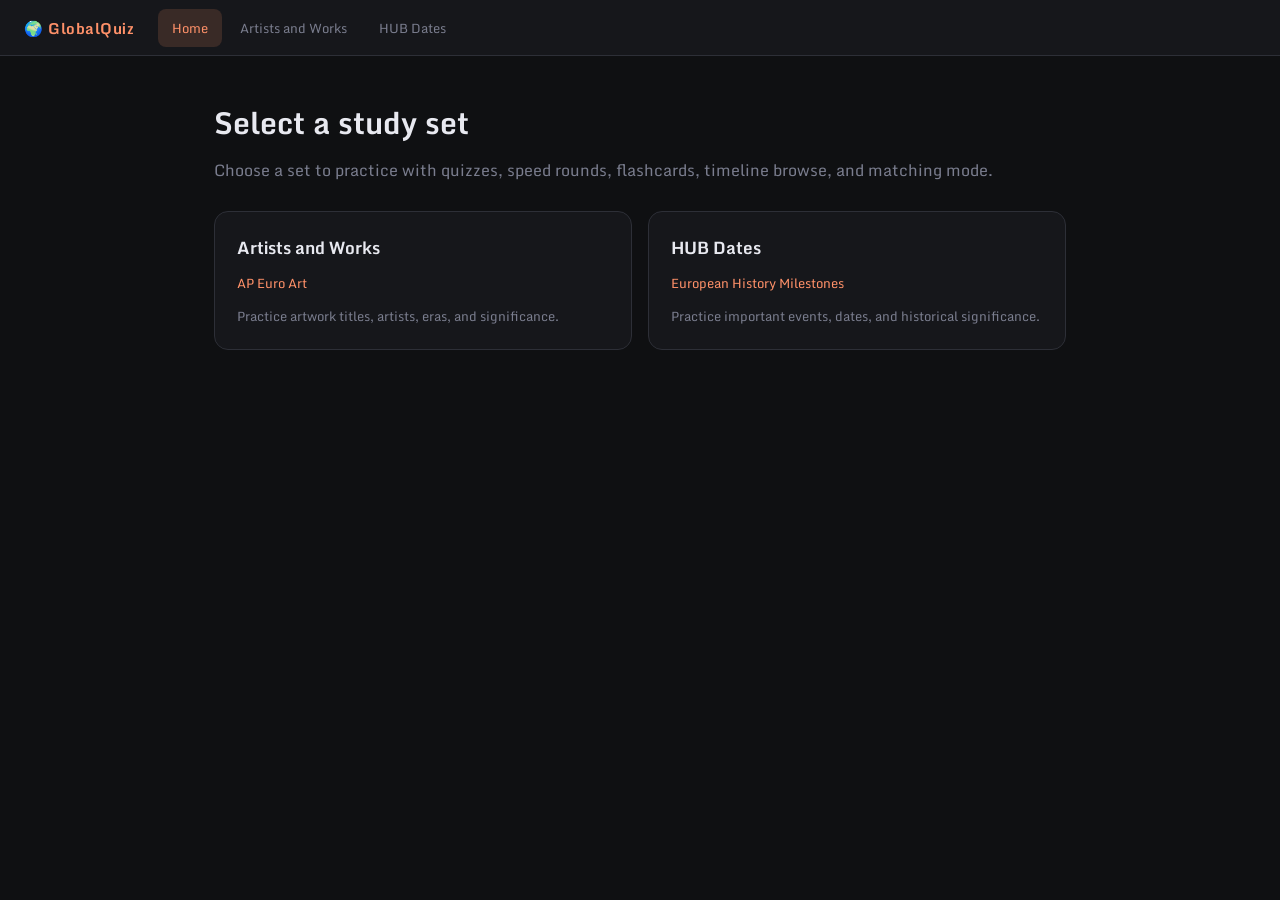
==== index.html @ 19c58642 "Unify navbar styling and remove HUB era-focused prompts" ====
<!DOCTYPE html>
<html lang="en">
<head>
  <meta charset="UTF-8">
  <meta name="viewport" content="width=device-width, initial-scale=1.0">
  <title>GlobalQuiz</title>
  <link rel="preconnect" href="https://fonts.googleapis.com">
  <link href="https://fonts.googleapis.com/css2?family=Monda:wght@400;700&display=swap" rel="stylesheet">
  <style>
    :root {
      --bg: rgb(15, 16, 18);
      --bg2: rgb(22, 23, 27);
      --bg3: rgb(30, 32, 37);
      --border: rgb(45, 47, 55);
      --accent: #ff9169;
      --accent-dim: rgba(255, 145, 105, 0.15);
      --text: #e8e9f0;
      --text-dim: #7a7d8e;
    }
    * { box-sizing: border-box; margin: 0; padding: 0; }
    body { font-family: 'Monda', sans-serif; background: var(--bg); color: var(--text); min-height: 100vh; }
    nav {
      background: var(--bg2); border-bottom: 1px solid var(--border);
      padding: 0 24px; display: flex; align-items: center; gap: 4px;
      height: 56px; position: sticky; top: 0; z-index: 100;
    }
    .logo { color: var(--accent); font-weight: 700; font-size: 15px; margin-right: 20px; letter-spacing: 0.5px; }
    nav .nav-link {
      text-decoration: none; color: var(--text-dim);
      font-family: 'Monda', sans-serif; font-size: 13px; padding: 8px 14px;
      border-radius: 8px; transition: all 0.15s;
    }
    nav .nav-link:hover { color: var(--text); background: var(--bg3); }
    nav .nav-link.active { color: var(--accent); background: var(--accent-dim); }
    main { max-width: 900px; margin: 0 auto; padding: 42px 24px; }
    h1 { font-size: 30px; margin-bottom: 10px; }
    p { color: var(--text-dim); margin-bottom: 28px; }
    .set-grid { display: grid; grid-template-columns: repeat(auto-fit,minmax(260px,1fr)); gap: 16px; }
    .set-card { display: block; text-decoration: none; color: inherit; padding: 22px; border-radius: 14px; background: var(--bg2); border: 1px solid var(--border); transition: .2s; }
    .set-card:hover { transform: translateY(-2px); border-color: var(--accent); background: var(--bg3); }
    .set-card h2 { font-size: 17px; margin-bottom: 8px; }
    .set-card span { color: var(--accent); font-size: 13px; }
    .set-card p { margin: 10px 0 0; font-size: 13px; }
  </style>
</head>
<body>
  <nav>
    <div class="logo">🌍 GlobalQuiz</div>
    <a class="nav-link active" href="index.html">Home</a>
    <a class="nav-link" href="sets/artists-and-works/index.html">Artists and Works</a>
    <a class="nav-link" href="sets/hub-dates/index.html">HUB Dates</a>
  </nav>
  <main>
    <h1>Select a study set</h1>
    <p>Choose a set to practice with quizzes, speed rounds, flashcards, timeline browse, and matching mode.</p>
    <div class="set-grid">
      <a class="set-card" href="sets/artists-and-works/index.html">
        <h2>Artists and Works</h2>
        <span>AP Euro Art</span>
        <p>Practice artwork titles, artists, eras, and significance.</p>
      </a>
      <a class="set-card" href="sets/hub-dates/index.html">
        <h2>HUB Dates</h2>
        <span>European History Milestones</span>
        <p>Practice important events, dates, and historical significance.</p>
      </a>
    </div>
  </main>
</body>
</html>
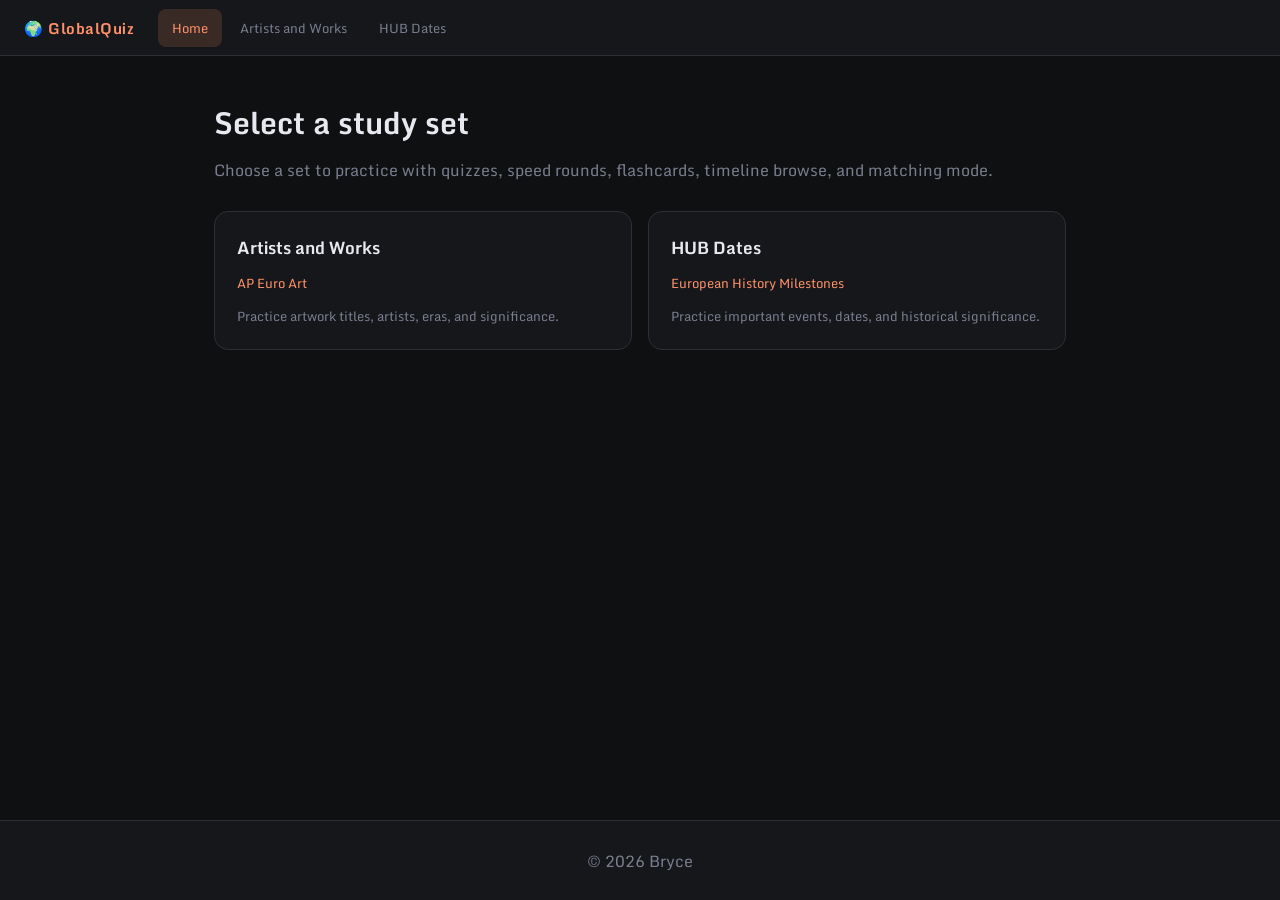
==== commit 8d47e010: "Revise HUB dates prompts, matching modes, and text-only UI" ====
--- a/index.html
+++ b/index.html
@@ -18,7 +18,7 @@
       --text-dim: #7a7d8e;
     }
     * { box-sizing: border-box; margin: 0; padding: 0; }
-    body { font-family: 'Monda', sans-serif; background: var(--bg); color: var(--text); min-height: 100vh; }
+    body { font-family: 'Monda', sans-serif; background: var(--bg); color: var(--text); min-height: 100vh; display: flex; flex-direction: column; }
     nav {
       background: var(--bg2); border-bottom: 1px solid var(--border);
       padding: 0 24px; display: flex; align-items: center; gap: 4px;
@@ -32,7 +32,8 @@
     }
     nav .nav-link:hover { color: var(--text); background: var(--bg3); }
     nav .nav-link.active { color: var(--accent); background: var(--accent-dim); }
-    main { max-width: 900px; margin: 0 auto; padding: 42px 24px; }
+    main { max-width: 900px; margin: 0 auto; padding: 42px 24px; width: 100%; flex: 1; }
+    footer { display:flex; align-items:center; justify-content:center; min-height:80px; color: var(--text-dim); background: var(--bg2); border-top: 1px solid var(--border); }
     h1 { font-size: 30px; margin-bottom: 10px; }
     p { color: var(--text-dim); margin-bottom: 28px; }
     .set-grid { display: grid; grid-template-columns: repeat(auto-fit,minmax(260px,1fr)); gap: 16px; }
@@ -66,5 +67,6 @@
       </a>
     </div>
   </main>
+  <footer>&copy; 2026 Bryce</footer>
 </body>
 </html>
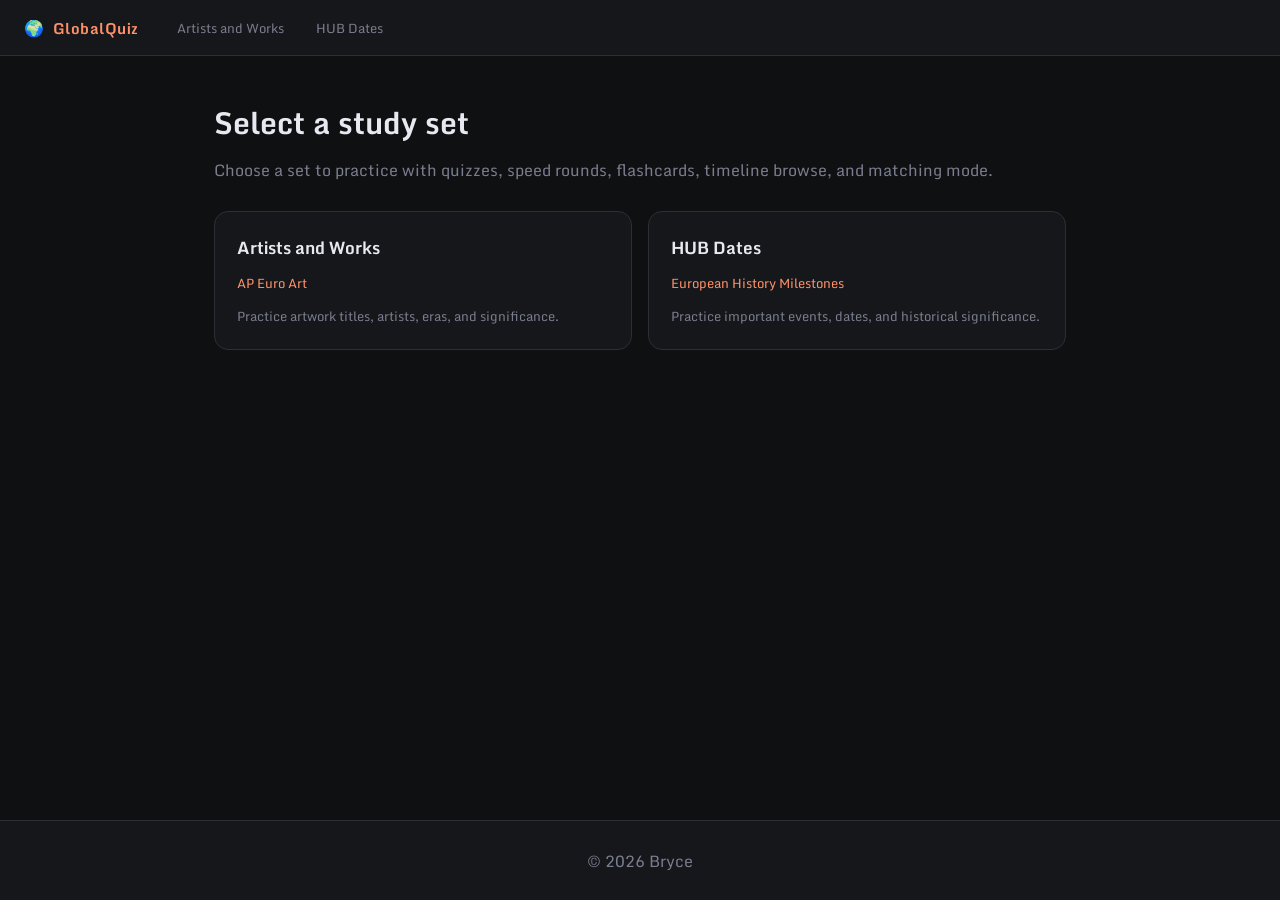
==== commit 2cafb88f: "Refine navigation and redesign study mode icons" ====
--- a/index.html
+++ b/index.html
@@ -24,7 +24,8 @@
       padding: 0 24px; display: flex; align-items: center; gap: 4px;
       height: 56px; position: sticky; top: 0; z-index: 100;
     }
-    .logo { color: var(--accent); font-weight: 700; font-size: 15px; margin-right: 20px; letter-spacing: 0.5px; }
+    .logo { display:inline-flex; align-items:center; gap:8px; color: var(--accent); font-weight: 700; font-size: 15px; margin-right: 20px; letter-spacing: 0.5px; text-decoration:none; }
+    .logo-mark { font-size:16px; line-height:1; display:inline-flex; align-items:center; }
     nav .nav-link {
       text-decoration: none; color: var(--text-dim);
       font-family: 'Monda', sans-serif; font-size: 13px; padding: 8px 14px;
@@ -46,8 +47,7 @@
 </head>
 <body>
   <nav>
-    <div class="logo">🌍 GlobalQuiz</div>
-    <a class="nav-link active" href="index.html">Home</a>
+    <a class="logo" href="index.html"><span class="logo-mark">🌍</span><span>GlobalQuiz</span></a>
     <a class="nav-link" href="sets/artists-and-works/index.html">Artists and Works</a>
     <a class="nav-link" href="sets/hub-dates/index.html">HUB Dates</a>
   </nav>
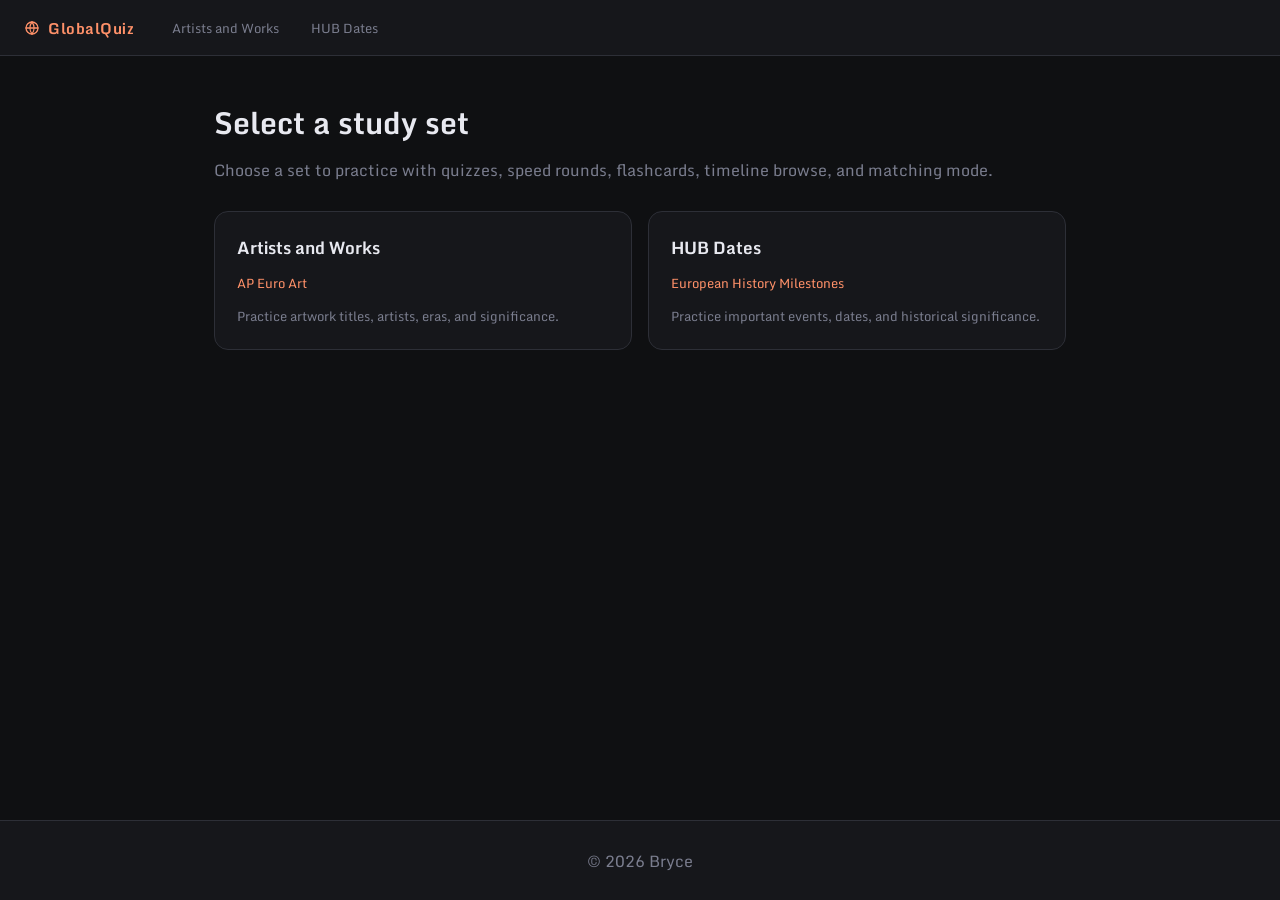
==== commit 1e9569b6: "Replace emoji/ascii icons with SVGs and clean timeline presentation" ====
--- a/index.html
+++ b/index.html
@@ -25,7 +25,8 @@
       height: 56px; position: sticky; top: 0; z-index: 100;
     }
     .logo { display:inline-flex; align-items:center; gap:8px; color: var(--accent); font-weight: 700; font-size: 15px; margin-right: 20px; letter-spacing: 0.5px; text-decoration:none; }
-    .logo-mark { font-size:16px; line-height:1; display:inline-flex; align-items:center; }
+    .logo-mark { width:16px; height:16px; line-height:1; display:inline-flex; align-items:center; justify-content:center; }
+    .logo-mark svg { width:16px; height:16px; stroke: currentColor; fill: none; stroke-width: 1.9; stroke-linecap: round; stroke-linejoin: round; }
     nav .nav-link {
       text-decoration: none; color: var(--text-dim);
       font-family: 'Monda', sans-serif; font-size: 13px; padding: 8px 14px;
@@ -47,7 +48,7 @@
 </head>
 <body>
   <nav>
-    <a class="logo" href="index.html"><span class="logo-mark">🌍</span><span>GlobalQuiz</span></a>
+    <a class="logo" href="index.html"><span class="logo-mark" aria-hidden="true"><svg viewBox="0 0 24 24"><circle cx="12" cy="12" r="9"></circle><path d="M3 12h18"></path><path d="M12 3a15 15 0 0 1 0 18"></path><path d="M12 3a15 15 0 0 0 0 18"></path></svg></span><span>GlobalQuiz</span></a>
     <a class="nav-link" href="sets/artists-and-works/index.html">Artists and Works</a>
     <a class="nav-link" href="sets/hub-dates/index.html">HUB Dates</a>
   </nav>
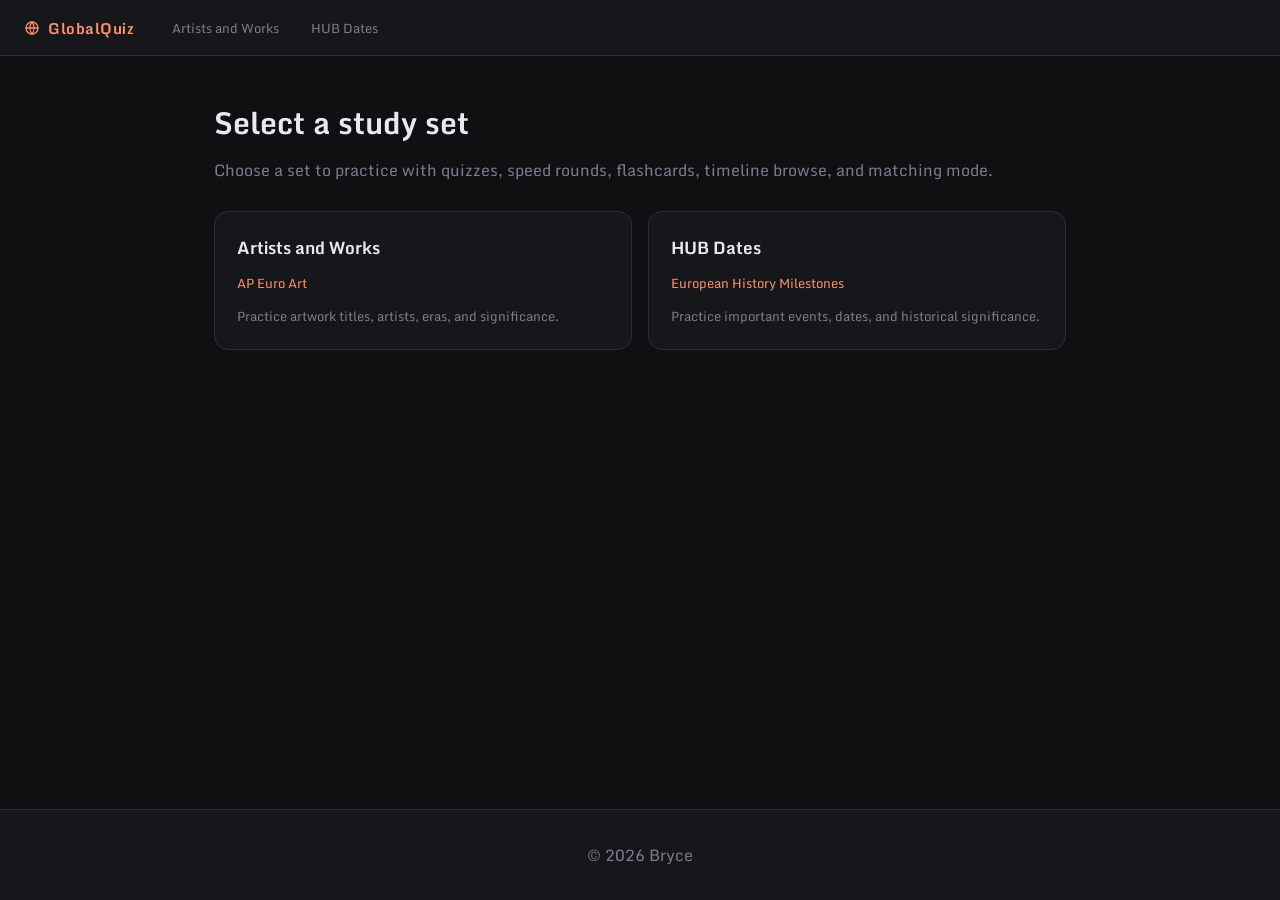
==== commit 259a57ed: "Update HUB timeline/significance UX and normalize footer spacing" ====
--- a/index.html
+++ b/index.html
@@ -35,7 +35,7 @@
     nav .nav-link:hover { color: var(--text); background: var(--bg3); }
     nav .nav-link.active { color: var(--accent); background: var(--accent-dim); }
     main { max-width: 900px; margin: 0 auto; padding: 42px 24px; width: 100%; flex: 1; }
-    footer { display:flex; align-items:center; justify-content:center; min-height:80px; color: var(--text-dim); background: var(--bg2); border-top: 1px solid var(--border); }
+    footer { display:flex; align-items:center; justify-content:center; padding:32px; color: var(--text-dim); background: var(--bg2); border-top: 1px solid var(--border); }
     h1 { font-size: 30px; margin-bottom: 10px; }
     p { color: var(--text-dim); margin-bottom: 28px; }
     .set-grid { display: grid; grid-template-columns: repeat(auto-fit,minmax(260px,1fr)); gap: 16px; }
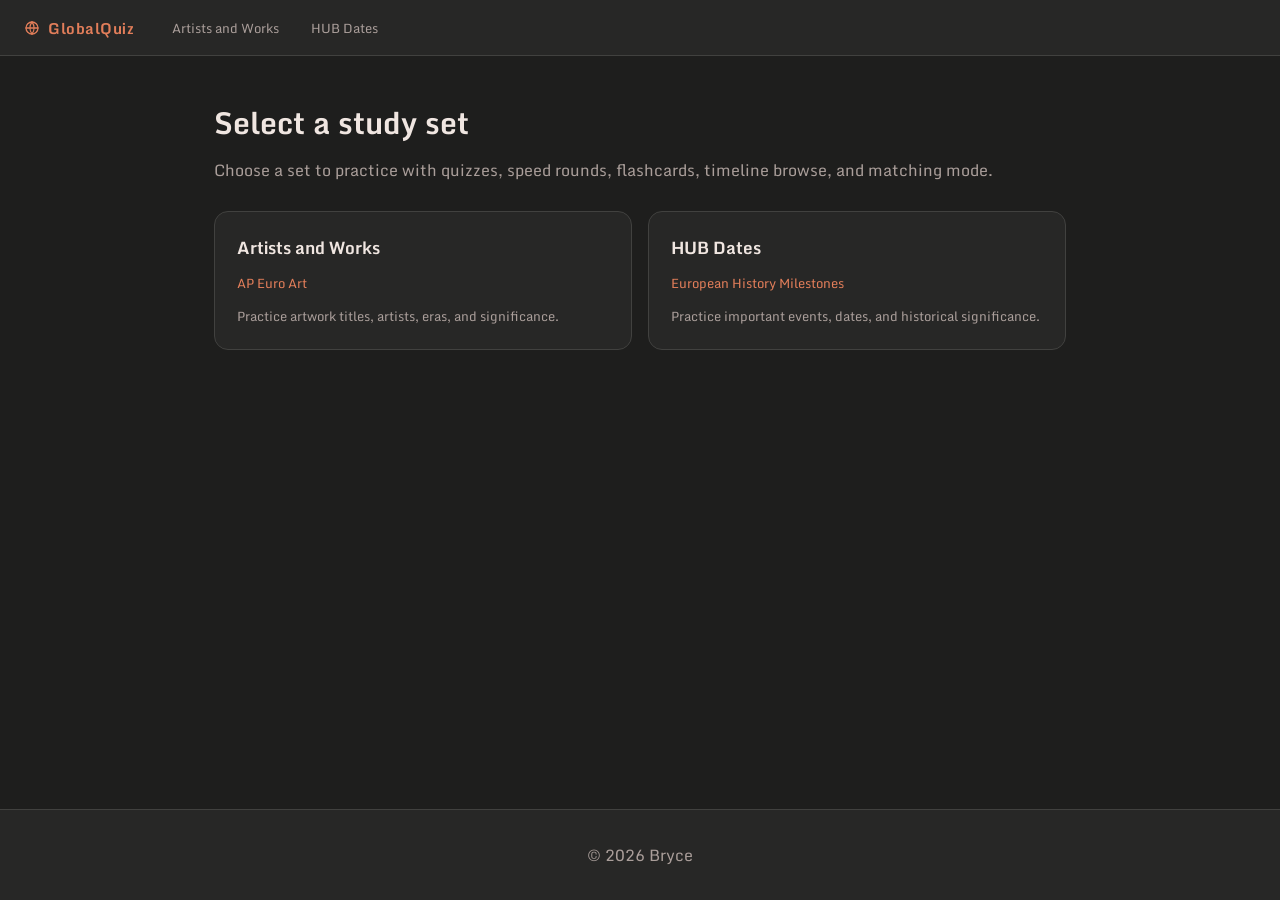
==== commit ac359a7b: "theming changes" ====
--- a/index.html
+++ b/index.html
@@ -1,73 +1,186 @@
-<!DOCTYPE html>
+<!doctype html>
 <html lang="en">
-<head>
-  <meta charset="UTF-8">
-  <meta name="viewport" content="width=device-width, initial-scale=1.0">
-  <title>GlobalQuiz</title>
-  <link rel="preconnect" href="https://fonts.googleapis.com">
-  <link href="https://fonts.googleapis.com/css2?family=Monda:wght@400;700&display=swap" rel="stylesheet">
-  <style>
-    :root {
-      --bg: rgb(15, 16, 18);
-      --bg2: rgb(22, 23, 27);
-      --bg3: rgb(30, 32, 37);
-      --border: rgb(45, 47, 55);
-      --accent: #ff9169;
-      --accent-dim: rgba(255, 145, 105, 0.15);
-      --text: #e8e9f0;
-      --text-dim: #7a7d8e;
-    }
-    * { box-sizing: border-box; margin: 0; padding: 0; }
-    body { font-family: 'Monda', sans-serif; background: var(--bg); color: var(--text); min-height: 100vh; display: flex; flex-direction: column; }
-    nav {
-      background: var(--bg2); border-bottom: 1px solid var(--border);
-      padding: 0 24px; display: flex; align-items: center; gap: 4px;
-      height: 56px; position: sticky; top: 0; z-index: 100;
-    }
-    .logo { display:inline-flex; align-items:center; gap:8px; color: var(--accent); font-weight: 700; font-size: 15px; margin-right: 20px; letter-spacing: 0.5px; text-decoration:none; }
-    .logo-mark { width:16px; height:16px; line-height:1; display:inline-flex; align-items:center; justify-content:center; }
-    .logo-mark svg { width:16px; height:16px; stroke: currentColor; fill: none; stroke-width: 1.9; stroke-linecap: round; stroke-linejoin: round; }
-    nav .nav-link {
-      text-decoration: none; color: var(--text-dim);
-      font-family: 'Monda', sans-serif; font-size: 13px; padding: 8px 14px;
-      border-radius: 8px; transition: all 0.15s;
-    }
-    nav .nav-link:hover { color: var(--text); background: var(--bg3); }
-    nav .nav-link.active { color: var(--accent); background: var(--accent-dim); }
-    main { max-width: 900px; margin: 0 auto; padding: 42px 24px; width: 100%; flex: 1; }
-    footer { display:flex; align-items:center; justify-content:center; padding:32px; color: var(--text-dim); background: var(--bg2); border-top: 1px solid var(--border); }
-    h1 { font-size: 30px; margin-bottom: 10px; }
-    p { color: var(--text-dim); margin-bottom: 28px; }
-    .set-grid { display: grid; grid-template-columns: repeat(auto-fit,minmax(260px,1fr)); gap: 16px; }
-    .set-card { display: block; text-decoration: none; color: inherit; padding: 22px; border-radius: 14px; background: var(--bg2); border: 1px solid var(--border); transition: .2s; }
-    .set-card:hover { transform: translateY(-2px); border-color: var(--accent); background: var(--bg3); }
-    .set-card h2 { font-size: 17px; margin-bottom: 8px; }
-    .set-card span { color: var(--accent); font-size: 13px; }
-    .set-card p { margin: 10px 0 0; font-size: 13px; }
-  </style>
-</head>
-<body>
-  <nav>
-    <a class="logo" href="index.html"><span class="logo-mark" aria-hidden="true"><svg viewBox="0 0 24 24"><circle cx="12" cy="12" r="9"></circle><path d="M3 12h18"></path><path d="M12 3a15 15 0 0 1 0 18"></path><path d="M12 3a15 15 0 0 0 0 18"></path></svg></span><span>GlobalQuiz</span></a>
-    <a class="nav-link" href="sets/artists-and-works/index.html">Artists and Works</a>
-    <a class="nav-link" href="sets/hub-dates/index.html">HUB Dates</a>
-  </nav>
-  <main>
-    <h1>Select a study set</h1>
-    <p>Choose a set to practice with quizzes, speed rounds, flashcards, timeline browse, and matching mode.</p>
-    <div class="set-grid">
-      <a class="set-card" href="sets/artists-and-works/index.html">
-        <h2>Artists and Works</h2>
-        <span>AP Euro Art</span>
-        <p>Practice artwork titles, artists, eras, and significance.</p>
-      </a>
-      <a class="set-card" href="sets/hub-dates/index.html">
-        <h2>HUB Dates</h2>
-        <span>European History Milestones</span>
-        <p>Practice important events, dates, and historical significance.</p>
-      </a>
-    </div>
-  </main>
-  <footer>&copy; 2026 Bryce</footer>
-</body>
+    <head>
+        <meta charset="UTF-8" />
+        <meta name="viewport" content="width=device-width, initial-scale=1.0" />
+        <title>GlobalQuiz</title>
+        <link rel="preconnect" href="https://fonts.googleapis.com" />
+        <link
+            href="https://fonts.googleapis.com/css2?family=Monda:wght@400;700&display=swap"
+            rel="stylesheet"
+        />
+        <link href="/assets/colors.css" rel="stylesheet" />
+
+        <style>
+            * {
+                box-sizing: border-box;
+                margin: 0;
+                padding: 0;
+            }
+            body {
+                font-family: "Monda", sans-serif;
+                background: var(--bg);
+                color: var(--text);
+                min-height: 100vh;
+                display: flex;
+                flex-direction: column;
+            }
+            nav {
+                background: var(--bg2);
+                border-bottom: 1px solid var(--border);
+                padding: 0 24px;
+                display: flex;
+                align-items: center;
+                gap: 4px;
+                height: 56px;
+                position: sticky;
+                top: 0;
+                z-index: 100;
+            }
+            .logo {
+                display: inline-flex;
+                align-items: center;
+                gap: 8px;
+                color: var(--accent);
+                font-weight: 700;
+                font-size: 15px;
+                margin-right: 20px;
+                letter-spacing: 0.5px;
+                text-decoration: none;
+            }
+            .logo-mark {
+                width: 16px;
+                height: 16px;
+                line-height: 1;
+                display: inline-flex;
+                align-items: center;
+                justify-content: center;
+            }
+            .logo-mark svg {
+                width: 16px;
+                height: 16px;
+                stroke: currentColor;
+                fill: none;
+                stroke-width: 1.9;
+                stroke-linecap: round;
+                stroke-linejoin: round;
+            }
+            nav .nav-link {
+                text-decoration: none;
+                color: var(--text-dim);
+                font-family: "Monda", sans-serif;
+                font-size: 13px;
+                padding: 8px 14px;
+                border-radius: 8px;
+                transition: all 0.15s;
+            }
+            nav .nav-link:hover {
+                color: var(--text);
+                background: var(--bg3);
+            }
+            nav .nav-link.active {
+                color: var(--accent);
+                background: var(--accent-dim);
+            }
+            main {
+                max-width: 900px;
+                margin: 0 auto;
+                padding: 42px 24px;
+                width: 100%;
+                flex: 1;
+            }
+            footer {
+                display: flex;
+                align-items: center;
+                justify-content: center;
+                padding: 32px;
+                color: var(--text-dim);
+                background: var(--bg2);
+                border-top: 1px solid var(--border);
+            }
+            h1 {
+                font-size: 30px;
+                margin-bottom: 10px;
+            }
+            p {
+                color: var(--text-dim);
+                margin-bottom: 28px;
+            }
+            .set-grid {
+                display: grid;
+                grid-template-columns: repeat(auto-fit, minmax(260px, 1fr));
+                gap: 16px;
+            }
+            .set-card {
+                display: block;
+                text-decoration: none;
+                color: inherit;
+                padding: 22px;
+                border-radius: 14px;
+                background: var(--bg2);
+                border: 1px solid var(--border);
+                transition: 0.2s;
+            }
+            .set-card:hover {
+                transform: translateY(-2px);
+                border-color: var(--accent);
+                background: var(--bg3);
+            }
+            .set-card h2 {
+                font-size: 17px;
+                margin-bottom: 8px;
+            }
+            .set-card span {
+                color: var(--accent);
+                font-size: 13px;
+            }
+            .set-card p {
+                margin: 10px 0 0;
+                font-size: 13px;
+            }
+        </style>
+    </head>
+    <body>
+        <nav>
+            <a class="logo" href="index.html"
+                ><span class="logo-mark" aria-hidden="true"
+                    ><svg viewBox="0 0 24 24">
+                        <circle cx="12" cy="12" r="9"></circle>
+                        <path d="M3 12h18"></path>
+                        <path d="M12 3a15 15 0 0 1 0 18"></path>
+                        <path d="M12 3a15 15 0 0 0 0 18"></path></svg></span
+                ><span>GlobalQuiz</span></a
+            >
+            <a class="nav-link" href="sets/artists-and-works/index.html"
+                >Artists and Works</a
+            >
+            <a class="nav-link" href="sets/hub-dates/index.html">HUB Dates</a>
+        </nav>
+        <main>
+            <h1>Select a study set</h1>
+            <p>
+                Choose a set to practice with quizzes, speed rounds, flashcards,
+                timeline browse, and matching mode.
+            </p>
+            <div class="set-grid">
+                <a class="set-card" href="sets/artists-and-works/index.html">
+                    <h2>Artists and Works</h2>
+                    <span>AP Euro Art</span>
+                    <p>
+                        Practice artwork titles, artists, eras, and
+                        significance.
+                    </p>
+                </a>
+                <a class="set-card" href="sets/hub-dates/index.html">
+                    <h2>HUB Dates</h2>
+                    <span>European History Milestones</span>
+                    <p>
+                        Practice important events, dates, and historical
+                        significance.
+                    </p>
+                </a>
+            </div>
+        </main>
+        <footer>&copy; 2026 Bryce</footer>
+    </body>
 </html>
--- a/assets/colors.css
+++ b/assets/colors.css
@@ -0,0 +1,18 @@
+:root {
+    --bg: rgb(30, 30, 29);
+    --bg2: rgb(39, 39, 38);
+    --bg3: rgb(47, 47, 46);
+
+    --border: rgb(65, 65, 63);
+    --accent: rgb(226, 126, 90);
+    --accent-dim: rgba(226, 126, 90, 0.18);
+
+    --text: rgb(240, 230, 225);
+    --text-dim: rgb(170, 158, 154);
+
+    --green: #4ade80;
+    --red: #f87171;
+    --yellow: #fbbf24;
+
+    --glass-blur: 0;
+}
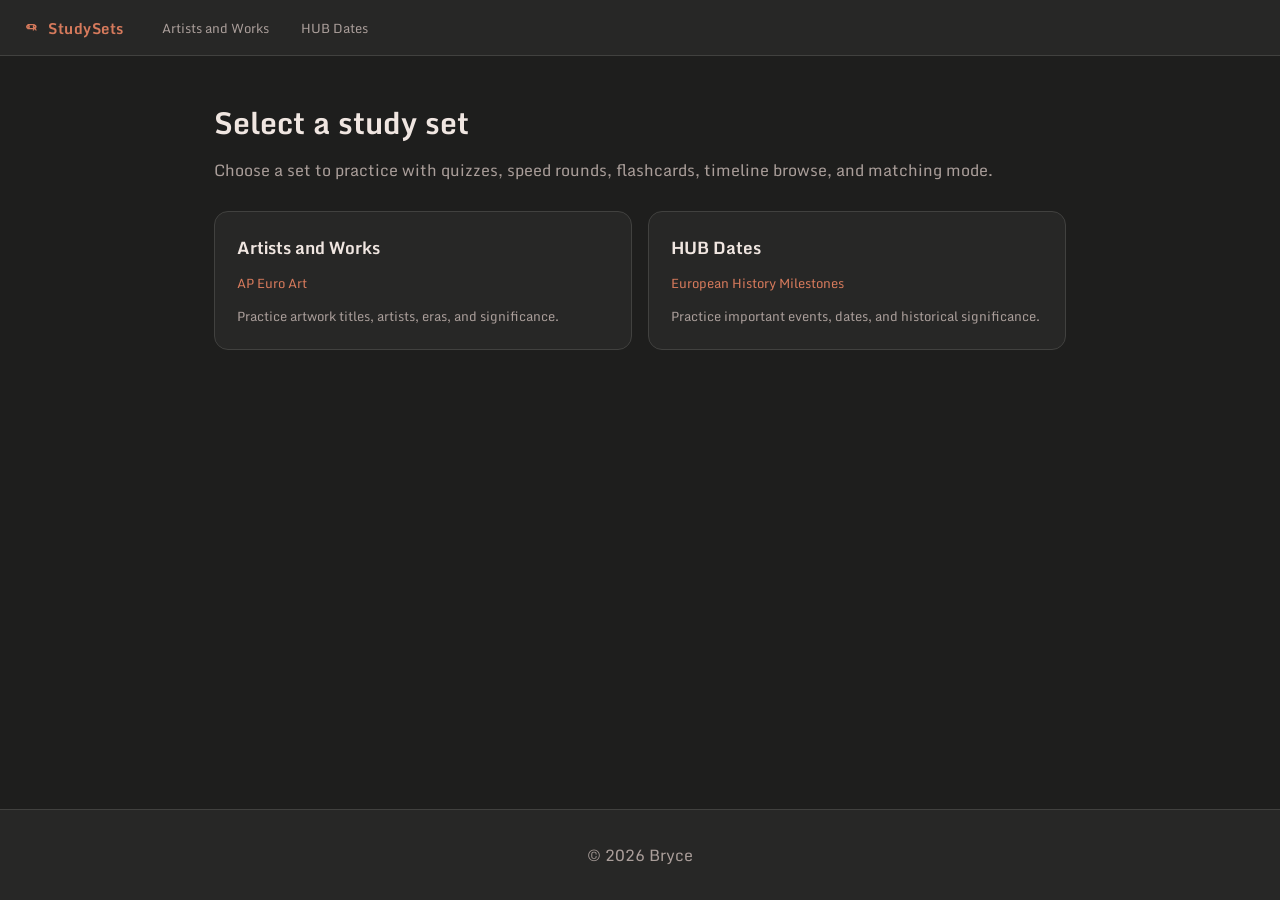
==== commit 16df91eb: "Rebrand" ====
--- a/index.html
+++ b/index.html
@@ -3,13 +3,14 @@
     <head>
         <meta charset="UTF-8" />
         <meta name="viewport" content="width=device-width, initial-scale=1.0" />
-        <title>GlobalQuiz</title>
+        <title>StudySets</title>
         <link rel="preconnect" href="https://fonts.googleapis.com" />
         <link
             href="https://fonts.googleapis.com/css2?family=Monda:wght@400;700&display=swap"
             rel="stylesheet"
         />
         <link href="/assets/colors.css" rel="stylesheet" />
+        <link rel="icon" type="image/x-icon" href="/assets/favicon.ico" />
 
         <style>
             * {
@@ -144,12 +145,27 @@
         <nav>
             <a class="logo" href="index.html"
                 ><span class="logo-mark" aria-hidden="true"
-                    ><svg viewBox="0 0 24 24">
-                        <circle cx="12" cy="12" r="9"></circle>
-                        <path d="M3 12h18"></path>
-                        <path d="M12 3a15 15 0 0 1 0 18"></path>
-                        <path d="M12 3a15 15 0 0 0 0 18"></path></svg></span
-                ><span>GlobalQuiz</span></a
+                    ><svg
+                        viewBox="0 0 24 24"
+                        fill="none"
+                        stroke="currentColor"
+                        stroke-width="1.5"
+                        stroke-linecap="round"
+                        stroke-linejoin="round"
+                    >
+                        <!-- Scroll body -->
+                        <path d="M6 7h8a3 3 0 0 1 0 6H6z"></path>
+
+                        <!-- Left roll -->
+                        <circle cx="6" cy="10" r="2"></circle>
+
+                        <!-- Right roll -->
+                        <circle cx="16" cy="10" r="2"></circle>
+
+                        <!-- Ribbon tails -->
+                        <path d="M16 12l2 3"></path>
+                        <path d="M16 12l-2 3"></path></svg></span
+                ><span>StudySets</span></a
             >
             <a class="nav-link" href="sets/artists-and-works/index.html"
                 >Artists and Works</a
--- a/assets/colors.css
+++ b/assets/colors.css
@@ -4,7 +4,7 @@
     --bg3: rgb(47, 47, 46);
 
     --border: rgb(65, 65, 63);
-    --accent: rgb(226, 126, 90);
+    --accent: rgb(214, 122, 92);
     --accent-dim: rgba(226, 126, 90, 0.18);
 
     --text: rgb(240, 230, 225);
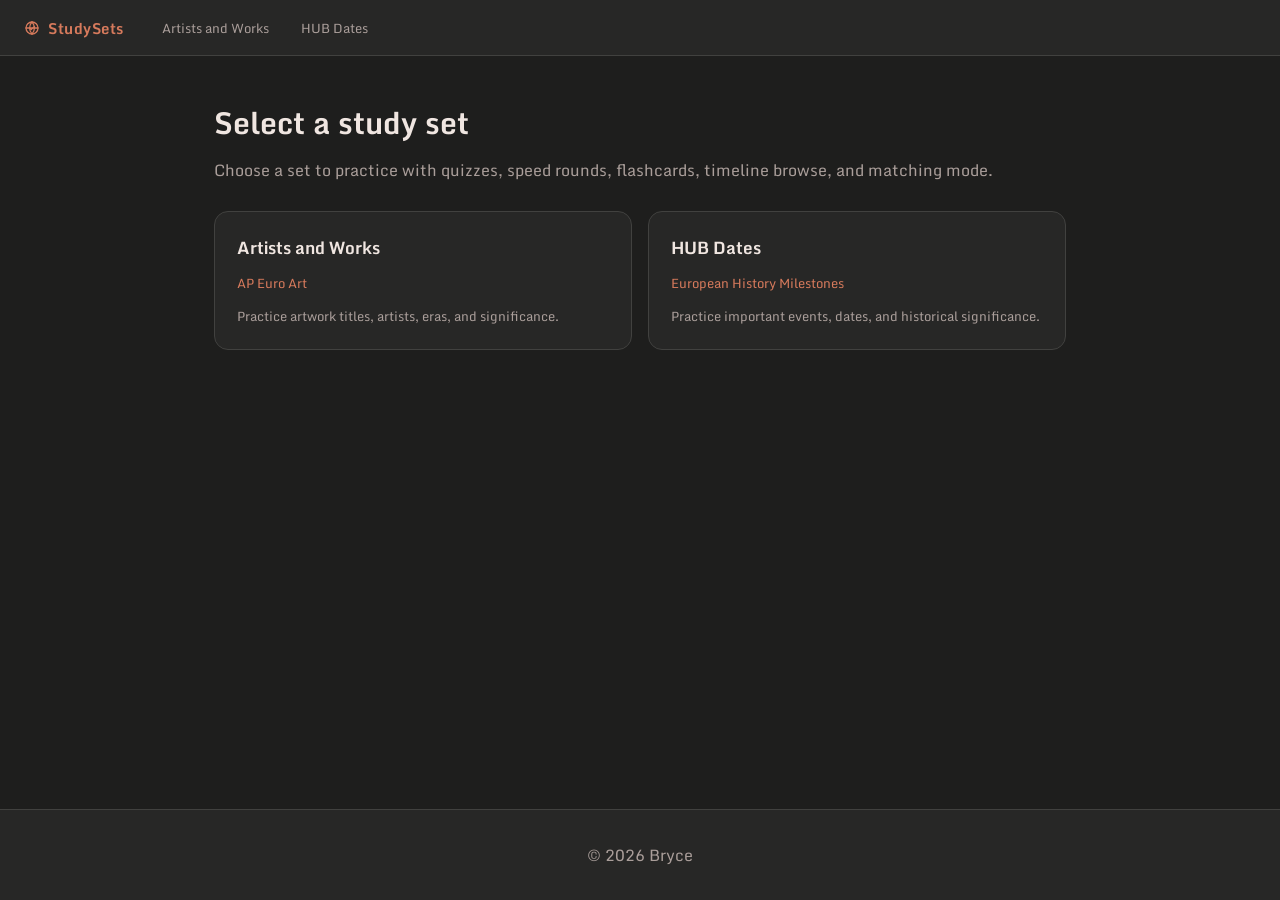
==== commit 67f00bc1: "Update nav logo SVG for rebrand" ====
--- a/index.html
+++ b/index.html
@@ -145,26 +145,12 @@
         <nav>
             <a class="logo" href="index.html"
                 ><span class="logo-mark" aria-hidden="true"
-                    ><svg
-                        viewBox="0 0 24 24"
-                        fill="none"
-                        stroke="currentColor"
-                        stroke-width="1.5"
-                        stroke-linecap="round"
-                        stroke-linejoin="round"
-                    >
-                        <!-- Scroll body -->
-                        <path d="M6 7h8a3 3 0 0 1 0 6H6z"></path>
-
-                        <!-- Left roll -->
-                        <circle cx="6" cy="10" r="2"></circle>
-
-                        <!-- Right roll -->
-                        <circle cx="16" cy="10" r="2"></circle>
-
-                        <!-- Ribbon tails -->
-                        <path d="M16 12l2 3"></path>
-                        <path d="M16 12l-2 3"></path></svg></span
+                    ><svg viewBox="0 0 24 24">
+                        <circle cx="12" cy="12" r="9"></circle>
+                        <path d="M3 12h18"></path>
+                        <path d="M12 3a13 13 0 0 1 0 18"></path>
+                        <path d="M12 3a13 13 0 0 0 0 18"></path>
+                        <path d="m8.5 12 2.3 2.3L15.8 9.5"></path></svg></span
                 ><span>StudySets</span></a
             >
             <a class="nav-link" href="sets/artists-and-works/index.html"
